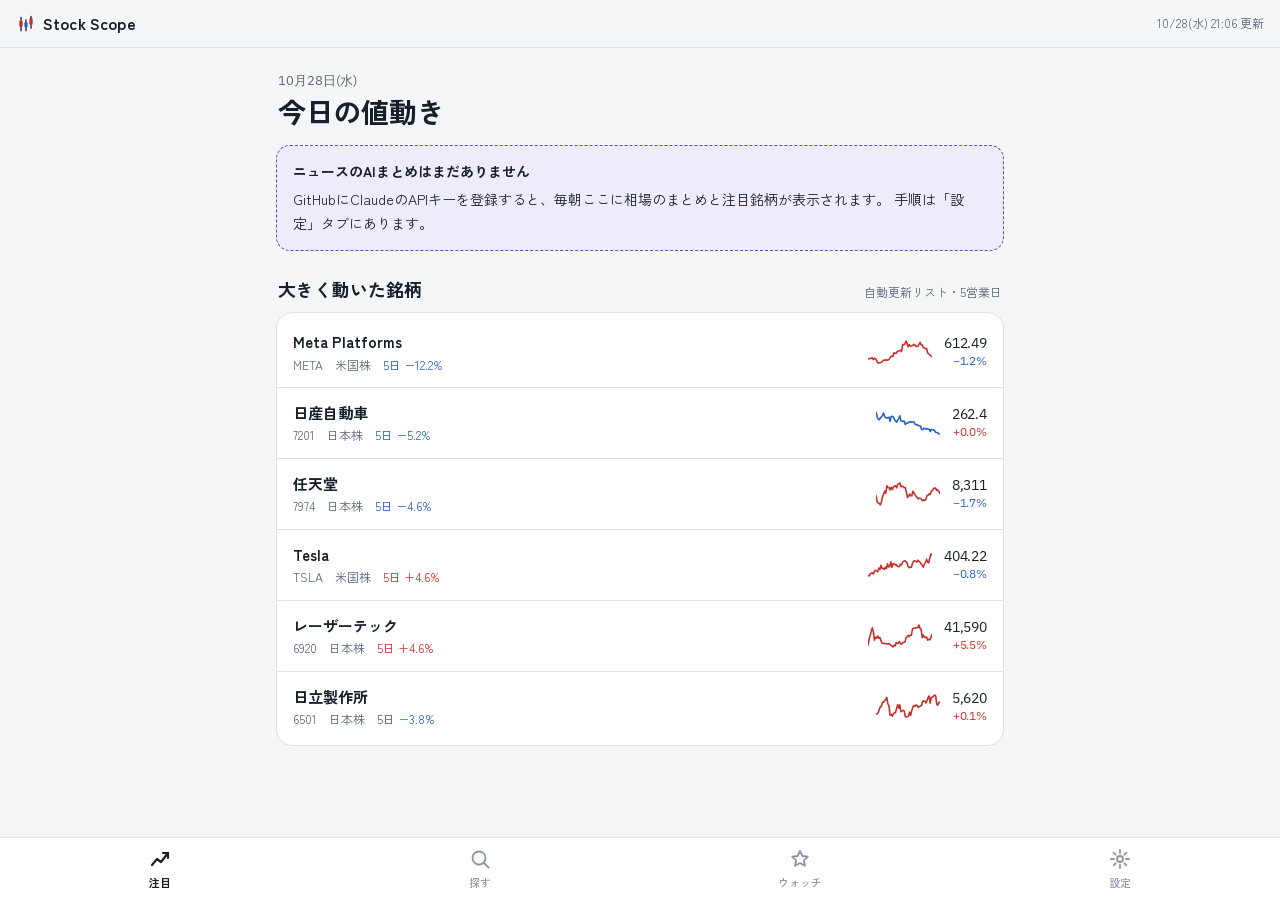
==== index.html @ 5c42c885 "Stock Scope v2: 全銘柄検索・毎朝自動更新チャート・AIニュースまとめ GitHub Actionsで銘柄一覧・株価・ニュース要約を毎朝自動更新（Cloudflare不要）。  Co-A" ====
<!doctype html>
<html lang="ja">
<head>
<meta charset="utf-8">
<meta name="viewport" content="width=device-width,initial-scale=1,viewport-fit=cover">
<title>Stock Scope</title>
<meta name="description" content="自分用の株の動向チェック：毎朝自動更新のチャートとニュースまとめ">
<meta name="theme-color" content="#F4F6F8" media="(prefers-color-scheme: light)">
<meta name="theme-color" content="#0F151C" media="(prefers-color-scheme: dark)">
<meta name="apple-mobile-web-app-capable" content="yes">
<meta name="apple-mobile-web-app-status-bar-style" content="default">
<meta name="apple-mobile-web-app-title" content="Stock Scope">
<link rel="manifest" href="./manifest.webmanifest">
<link rel="icon" href="./icon.svg" type="image/svg+xml">
<link rel="apple-touch-icon" href="./icon-192.png">
<link rel="preconnect" href="https://fonts.googleapis.com">
<link rel="preconnect" href="https://fonts.gstatic.com" crossorigin>
<link href="https://fonts.googleapis.com/css2?family=IBM+Plex+Sans:wght@400;500;600&family=Zen+Kaku+Gothic+New:wght@400;500;700&display=swap" rel="stylesheet">
<link rel="stylesheet" href="./style.css">
</head>
<body>
<header class="top">
  <div class="brand"><svg viewBox="0 0 24 24" aria-hidden="true"><path d="M6 4v16M12 7v13M18 3v14" /><rect x="4" y="8" width="4" height="7" rx="1"/><rect x="10" y="10" width="4" height="6" rx="1"/><rect x="16" y="5" width="4" height="8" rx="1"/></svg>Stock Scope</div>
  <div class="stamp" id="stamp">読み込み中</div>
</header>

<main>
  <section id="tab-today" class="tab is-active" aria-labelledby="t-today">
    <h1 id="t-today" class="sr">注目</h1>
    <div id="today"></div>
  </section>

  <section id="tab-search" class="tab" aria-labelledby="t-search">
    <h1 id="t-search" class="page-title">銘柄を探す</h1>
    <div class="searchbox">
      <svg viewBox="0 0 24 24" aria-hidden="true"><circle cx="11" cy="11" r="6.5"/><path d="m16 16 4.5 4.5"/></svg>
      <input id="q" type="search" inputmode="search" autocomplete="off" placeholder="会社名・コード（例：とよた、7203、NVDA）" aria-label="会社名または銘柄コード">
    </div>
    <p class="hint" id="searchHint">東証の全上場銘柄と米国の上場銘柄から探せます。ひらがなでも検索できます。</p>
    <ul id="results" class="list"></ul>
  </section>

  <section id="tab-watch" class="tab" aria-labelledby="t-watch">
    <h1 id="t-watch" class="page-title">ウォッチ</h1>
    <div id="watch"></div>
  </section>

  <section id="tab-settings" class="tab" aria-labelledby="t-settings">
    <h1 id="t-settings" class="page-title">設定</h1>
    <div id="settings"></div>
  </section>
</main>

<div id="detail" class="detail" role="dialog" aria-modal="true" aria-labelledby="d-name" hidden>
  <div class="detail-bar">
    <button class="back" id="back" aria-label="戻る"><svg viewBox="0 0 24 24" aria-hidden="true"><path d="m15 5-7 7 7 7"/></svg>戻る</button>
    <button class="star" id="star" aria-pressed="false">☆ ウォッチ</button>
  </div>
  <div id="detailBody"></div>
</div>

<nav class="tabs" aria-label="画面の切り替え">
  <button data-tab="today" class="is-active"><svg viewBox="0 0 24 24" aria-hidden="true"><path d="M4 18 9 12l4 3 7-9"/><path d="M15 6h5v5"/></svg>注目</button>
  <button data-tab="search"><svg viewBox="0 0 24 24" aria-hidden="true"><circle cx="11" cy="11" r="6.5"/><path d="m16 16 4.5 4.5"/></svg>探す</button>
  <button data-tab="watch"><svg viewBox="0 0 24 24" aria-hidden="true"><path d="m12 4 2.4 5 5.4.6-4 3.7 1.1 5.4L12 16l-4.9 2.7 1.1-5.4-4-3.7 5.4-.6z"/></svg>ウォッチ</button>
  <button data-tab="settings"><svg viewBox="0 0 24 24" aria-hidden="true"><circle cx="12" cy="12" r="3"/><path d="M12 3v3M12 18v3M3 12h3M18 12h3M5.6 5.6l2.1 2.1M16.3 16.3l2.1 2.1M5.6 18.4l2.1-2.1M16.3 7.7l2.1-2.1"/></svg>設定</button>
</nav>
<script src="./app.js"></script>
</body>
</html>
---- style.css ----
:root{
  --paper:#F4F6F8; --surface:#FFFFFF; --ink:#16202B; --sub:#5B6878; --faint:#8A96A3; --rule:#DCE2E8;
  --up:#C9302C; --up-bg:#FBE9E8; --down:#2A63B8; --down-bg:#E7EEF9; --flat:#6B7785;
  --ai:#5B4BC4; --ai-bg:#EEEBFB; --ma1:#D3921A; --ma2:#239485; --grid:#E6EAEF; --vol:#C5CDD6;
  --focus:#5B4BC4;
  --text:'Zen Kaku Gothic New','Hiragino Sans','Hiragino Kaku Gothic ProN',system-ui,sans-serif;
  --num:'IBM Plex Sans','Helvetica Neue',Arial,sans-serif;
  --tabh:62px;
  color-scheme:light;
}
@media (prefers-color-scheme:dark){:root:not([data-theme="light"]){
  --paper:#0F151C; --surface:#17202A; --ink:#E8EDF2; --sub:#9AA8B7; --faint:#6E7C8B; --rule:#26313D;
  --up:#FF6B66; --up-bg:#3A1F22; --down:#71A6FF; --down-bg:#1B2A40; --flat:#9AA8B7;
  --ai:#A99BFF; --ai-bg:#262144; --ma1:#E8B04A; --ma2:#3FC2AF; --grid:#222C37; --vol:#34414F; color-scheme:dark}}
:root[data-theme="dark"]{
  --paper:#0F151C; --surface:#17202A; --ink:#E8EDF2; --sub:#9AA8B7; --faint:#6E7C8B; --rule:#26313D;
  --up:#FF6B66; --up-bg:#3A1F22; --down:#71A6FF; --down-bg:#1B2A40; --flat:#9AA8B7;
  --ai:#A99BFF; --ai-bg:#262144; --ma1:#E8B04A; --ma2:#3FC2AF; --grid:#222C37; --vol:#34414F; color-scheme:dark}

*{box-sizing:border-box}
html{-webkit-text-size-adjust:100%}
body{margin:0;background:var(--paper);color:var(--ink);font:400 15px/1.7 var(--text);padding-bottom:calc(var(--tabh) + env(safe-area-inset-bottom) + 24px)}
button,input{font:inherit;color:inherit}
a{color:var(--down)}
:focus-visible{outline:2px solid var(--focus);outline-offset:2px;border-radius:6px}
.sr{position:absolute;width:1px;height:1px;overflow:hidden;clip:rect(0 0 0 0)}
.num{font-family:var(--num);font-variant-numeric:tabular-nums;letter-spacing:-.01em}
.up{color:var(--up)} .down{color:var(--down)} .flat{color:var(--flat)}
svg{stroke:currentColor;fill:none;stroke-width:1.8;stroke-linecap:round;stroke-linejoin:round}

/* header */
.top{position:sticky;top:0;z-index:5;display:flex;justify-content:space-between;align-items:center;gap:12px;
  padding:calc(env(safe-area-inset-top) + 10px) 16px 10px;background:color-mix(in srgb,var(--paper) 88%,transparent);
  backdrop-filter:saturate(1.4) blur(12px);-webkit-backdrop-filter:saturate(1.4) blur(12px);border-bottom:1px solid var(--rule)}
.brand{display:flex;align-items:center;gap:7px;font-weight:700;font-size:16px;letter-spacing:.01em}
.brand svg{width:20px;height:20px;stroke-width:1.6}
.brand svg rect{fill:var(--up);stroke:none}.brand svg rect:nth-of-type(2){fill:var(--down)}
.stamp{font-size:12px;color:var(--sub);text-align:right}

main{max-width:760px;margin:0 auto;padding:0 16px}
.tab{display:none}.tab.is-active{display:block}
.page-title{font-size:24px;line-height:1.3;margin:20px 0 14px;font-weight:700}
.hint{font-size:13px;color:var(--sub);margin:8px 2px}
h2{font-size:18px;line-height:1.4;margin:0 0 6px;font-weight:700}
h3{font-size:14px;margin:16px 0 6px;font-weight:700;color:var(--sub)}

/* grouped surfaces */
.group{background:var(--surface);border-radius:16px;padding:16px;margin:0 0 14px;border:1px solid var(--rule)}
.group.flush{padding:4px 0}
.section-head{display:flex;justify-content:space-between;align-items:baseline;gap:10px;margin:26px 2px 10px}
.section-head h2{margin:0}
.section-head p{margin:0;font-size:12px;color:var(--sub)}

/* morning digest */
.lead{margin:22px 2px 6px}
.lead .date{font-family:var(--num);font-size:13px;color:var(--sub)}
.lead h1{font-size:28px;line-height:1.25;margin:2px 0 0;font-weight:700;letter-spacing:-.01em}
.mkt-flag{display:inline-flex;align-items:center;gap:6px;font-size:13px;color:var(--sub);font-weight:500}
.mkt-title{font-size:20px;line-height:1.4;margin:4px 0 8px;font-weight:700}
.mkt-points{margin:8px 0 0;padding-left:1.1em}
.mkt-points li{margin:2px 0}
.quote{margin:8px 0;padding:8px 0 8px 12px;border-left:3px solid var(--ai)}
.quote b{font-weight:700}
.quote a{font-size:12px;white-space:nowrap}
.ai-mark{display:inline-flex;align-items:center;gap:4px;font-size:11px;font-weight:700;color:var(--ai);background:var(--ai-bg);padding:2px 8px;border-radius:999px;vertical-align:2px}
.notice{border:1px dashed var(--ai);background:var(--ai-bg);border-radius:14px;padding:14px 16px;margin:16px 0;font-size:14px}
.notice b{display:block;margin-bottom:4px}
.empty{color:var(--sub);font-size:14px;padding:12px 2px}

/* chips & sources */
.chips{display:flex;flex-wrap:wrap;gap:6px;margin:8px 0}
.chip{font-size:12px;line-height:1.4;padding:4px 10px;border-radius:999px;background:var(--paper);border:1px solid var(--rule)}
.chip.good{background:var(--up-bg);border-color:transparent;color:var(--up)}
.chip.bad{background:var(--down-bg);border-color:transparent;color:var(--down)}
.tone{font-size:12px;font-weight:700;padding:2px 9px;border-radius:999px;white-space:nowrap}
.tone.pos{background:var(--up-bg);color:var(--up)}.tone.neg{background:var(--down-bg);color:var(--down)}.tone.mix{background:var(--paper);color:var(--sub);border:1px solid var(--rule)}
details.src{margin-top:8px}
details.src summary{cursor:pointer;font-size:13px;color:var(--sub);list-style:none}
details.src summary::-webkit-details-marker{display:none}
details.src summary::before{content:'＋ '}
details.src[open] summary::before{content:'－ '}
details.src ol{margin:6px 0 0;padding-left:1.4em;font-size:13px}
details.src li{margin:6px 0}
details.src small{display:block;color:var(--faint)}

/* featured cards: horizontal rail on phones */
.rail{display:grid;grid-auto-flow:column;grid-auto-columns:86%;gap:12px;overflow-x:auto;scroll-snap-type:x mandatory;
  margin:0 -16px;padding:2px 16px 12px;scrollbar-width:none}
.rail::-webkit-scrollbar{display:none}
@media(min-width:700px){.rail{grid-auto-flow:row;grid-template-columns:1fr 1fr;grid-auto-columns:auto;overflow:visible;margin:0;padding:0}}
.feat{scroll-snap-align:start;background:var(--surface);border:1px solid var(--rule);border-radius:16px;padding:14px;display:flex;flex-direction:column;min-width:0}
.feat-head{display:flex;justify-content:space-between;gap:8px;align-items:flex-start}
.feat-name{font-weight:700;font-size:16px;line-height:1.35;background:none;border:0;padding:0;text-align:left;cursor:pointer}
.code{font-family:var(--num);font-size:12px;color:var(--sub);font-weight:500;margin-left:4px}
.theme{font-size:13px;font-weight:700;color:var(--ai);margin:2px 0 0}
.feat p{font-size:14px;margin:6px 0}
.figs{display:flex;gap:12px;flex-wrap:wrap;font-size:13px;color:var(--sub)}
.figs b{font-weight:600}
.feat .grow{flex:1}

/* list rows */
.list{list-style:none;margin:0;padding:0}
.row{display:grid;grid-template-columns:1fr auto auto;align-items:center;gap:12px;padding:12px 16px;border-bottom:1px solid var(--rule);
  background:none;border-left:0;border-right:0;border-top:0;width:100%;text-align:left;cursor:pointer}
.list li:last-child .row{border-bottom:0}
.row .nm{min-width:0}
.row .nm b{display:block;font-weight:700;white-space:nowrap;overflow:hidden;text-overflow:ellipsis}
.row .nm small{display:block;color:var(--sub);font-size:12px;white-space:nowrap;overflow:hidden;text-overflow:ellipsis}
.row .px{text-align:right;font-size:14px;line-height:1.35}
.row .px small{display:block;font-size:12px}
.spark{width:64px;height:28px}
.badge{font-size:11px;padding:1px 7px;border-radius:999px;background:var(--paper);border:1px solid var(--rule);color:var(--sub);margin-left:6px;font-weight:500}
.badge.live{color:var(--up);border-color:var(--up-bg);background:var(--up-bg)}
.results-empty{padding:16px;color:var(--sub);font-size:14px}
.searchbox{display:flex;align-items:center;gap:8px;background:var(--surface);border:1px solid var(--rule);border-radius:14px;padding:0 14px}
.searchbox svg{width:20px;height:20px;color:var(--faint);flex:none}
.searchbox input{border:0;background:none;outline:none;width:100%;padding:14px 0;font-size:17px}
#results{margin-top:12px;background:var(--surface);border-radius:16px;border:1px solid var(--rule);overflow:hidden}
#results:empty{display:none}

/* buttons */
.btn{display:inline-flex;align-items:center;justify-content:center;gap:6px;min-height:44px;padding:0 16px;border-radius:12px;border:1px solid var(--rule);
  background:var(--surface);font-weight:700;font-size:14px;text-decoration:none;color:var(--ink);cursor:pointer}
.btn.primary{background:var(--ink);color:var(--paper);border-color:var(--ink)}
.btns{display:flex;flex-wrap:wrap;gap:8px;margin-top:12px}

/* detail sheet */
.detail{position:fixed;inset:0;z-index:20;background:var(--paper);overflow-y:auto;-webkit-overflow-scrolling:touch;
  padding-bottom:calc(env(safe-area-inset-bottom) + 30px)}
.detail[hidden]{display:none}
.detail.opening{animation:sheet .22s ease-out}
@keyframes sheet{from{transform:translateY(16px);opacity:.4}to{transform:none;opacity:1}}
@media (prefers-reduced-motion:reduce){.detail.opening{animation:none}}
.detail-bar{position:sticky;top:0;z-index:2;display:flex;justify-content:space-between;align-items:center;
  padding:calc(env(safe-area-inset-top) + 6px) 8px 6px;background:color-mix(in srgb,var(--paper) 90%,transparent);
  backdrop-filter:blur(12px);-webkit-backdrop-filter:blur(12px);border-bottom:1px solid var(--rule)}
.back,.star{display:flex;align-items:center;gap:2px;background:none;border:0;min-height:44px;padding:0 10px;font-weight:700;cursor:pointer}
.back svg{width:22px;height:22px}
.star[aria-pressed="true"]{color:var(--ma1)}
.d-wrap{max-width:760px;margin:0 auto;padding:0 16px}
.d-name{font-size:20px;line-height:1.35;margin:16px 0 0;font-weight:700}
.d-meta{font-size:12px;color:var(--sub)}
.board{display:flex;align-items:baseline;flex-wrap:wrap;gap:4px 12px;margin:10px 0 2px}
.board .price{font-family:var(--num);font-size:44px;font-weight:500;line-height:1;letter-spacing:-.02em;font-variant-numeric:tabular-nums}
.board .unit{font-size:14px;color:var(--sub);margin-left:-6px}
.board .chg{font-family:var(--num);font-size:16px;font-weight:600;padding:3px 10px;border-radius:8px}
.board .chg.up{background:var(--up-bg)}.board .chg.down{background:var(--down-bg)}
.asof{font-size:12px;color:var(--faint)}
.ranges{display:flex;gap:4px;margin:16px 0 4px;background:var(--surface);border:1px solid var(--rule);border-radius:12px;padding:3px}
.ranges button{flex:1;border:0;background:none;border-radius:9px;min-height:34px;font-family:var(--num);font-size:13px;font-weight:600;color:var(--sub);cursor:pointer}
.ranges button[aria-pressed="true"]{background:var(--ink);color:var(--paper)}
.readout{font-family:var(--num);font-size:12px;color:var(--sub);min-height:20px;margin:6px 2px 0;font-variant-numeric:tabular-nums}
.chartbox{margin:0 -16px;position:relative;touch-action:pan-y}
.chartbox svg{display:block;width:100%;height:auto}
.legend{display:flex;gap:14px;font-size:12px;color:var(--sub);margin:4px 2px 0}
.legend i{display:inline-block;width:14px;height:2px;vertical-align:4px;margin-right:4px}
.stats{display:grid;grid-template-columns:repeat(2,1fr);gap:0;margin:0}
@media(min-width:560px){.stats{grid-template-columns:repeat(4,1fr)}}
.stats div{padding:10px 2px;border-bottom:1px solid var(--rule)}
.stats dt{font-size:12px;color:var(--sub)}
.stats dd{margin:0;font-family:var(--num);font-size:16px;font-weight:500;font-variant-numeric:tabular-nums}
.tv{height:380px;margin:12px -16px 0}
.field{display:grid;grid-template-columns:1fr 1fr;gap:10px}
.field label{font-size:12px;color:var(--sub);display:block}
.field input,.input{width:100%;min-height:44px;border:1px solid var(--rule);border-radius:10px;background:var(--surface);padding:0 12px;font-size:16px}

/* bottom tabs */
.tabs{position:fixed;left:0;right:0;bottom:0;z-index:10;display:grid;grid-template-columns:repeat(4,1fr);
  background:color-mix(in srgb,var(--surface) 92%,transparent);backdrop-filter:blur(14px);-webkit-backdrop-filter:blur(14px);
  border-top:1px solid var(--rule);padding-bottom:env(safe-area-inset-bottom)}
.tabs button{display:flex;flex-direction:column;align-items:center;gap:2px;height:var(--tabh);justify-content:center;border:0;background:none;
  font-size:11px;font-weight:500;color:var(--faint);cursor:pointer}
.tabs svg{width:24px;height:24px}
.tabs button.is-active{color:var(--ink);font-weight:700}
.tabs button.is-active svg{stroke-width:2.2}
.foot{font-size:12px;color:var(--faint);margin:24px 2px}
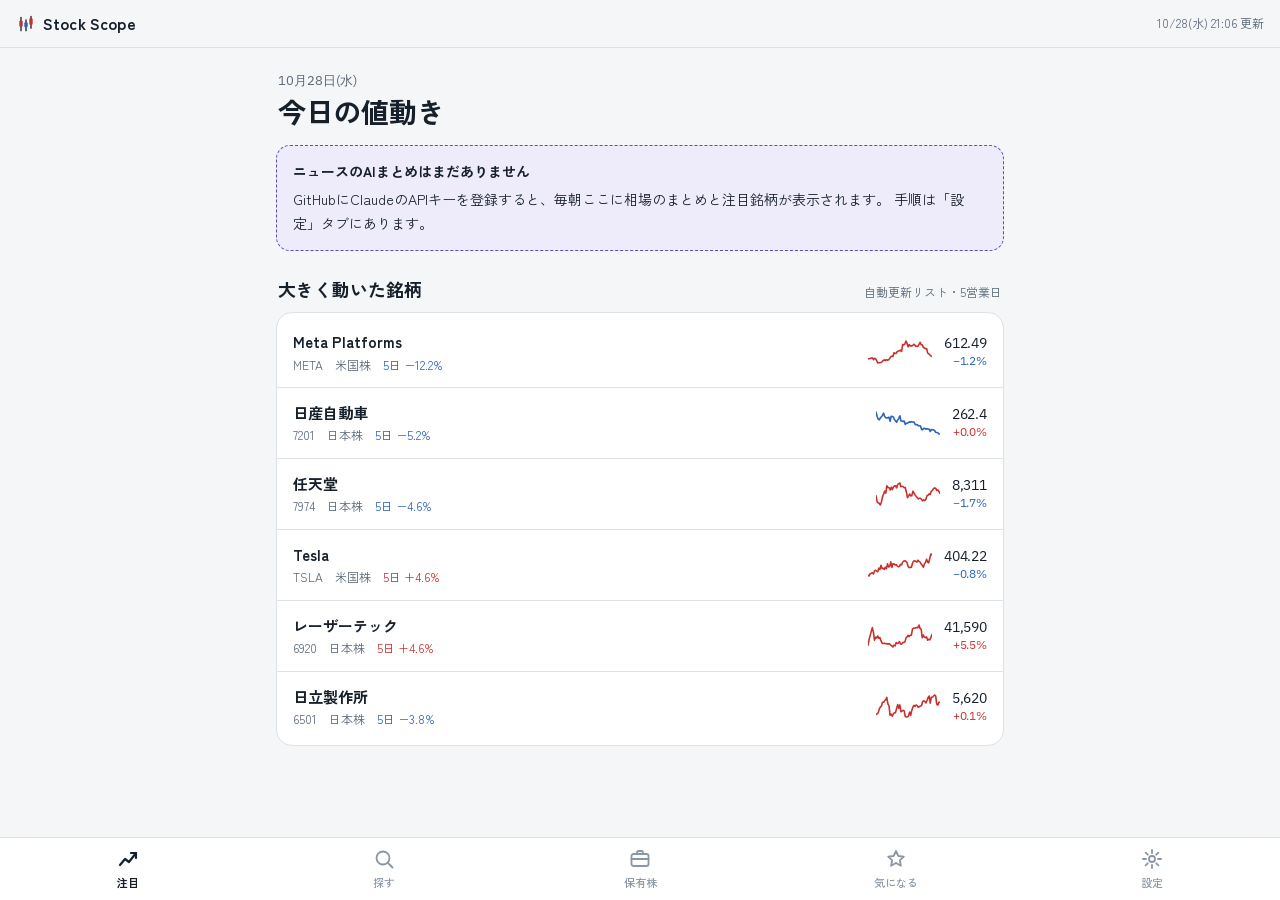
==== commit b8242ab7: "保有株タブと「気になる」テーマ分析を追加 - 保有株：銘柄検索から登録、口座、円換算の評価額・損益・前日比 - 気になる：自由入力のテーマを毎朝WEB検索で分析（現在の動向・見通し・関連銘柄・おすすめ" ====
--- a/index.html
+++ b/index.html
@@ -40,9 +40,14 @@
     <ul id="results" class="list"></ul>
   </section>
 
-  <section id="tab-watch" class="tab" aria-labelledby="t-watch">
-    <h1 id="t-watch" class="page-title">ウォッチ</h1>
-    <div id="watch"></div>
+  <section id="tab-hold" class="tab" aria-labelledby="t-hold">
+    <h1 id="t-hold" class="page-title">保有株</h1>
+    <div id="hold"></div>
+  </section>
+
+  <section id="tab-interest" class="tab" aria-labelledby="t-interest">
+    <h1 id="t-interest" class="page-title">気になる</h1>
+    <div id="interest"></div>
   </section>
 
   <section id="tab-settings" class="tab" aria-labelledby="t-settings">
@@ -62,7 +67,8 @@
 <nav class="tabs" aria-label="画面の切り替え">
   <button data-tab="today" class="is-active"><svg viewBox="0 0 24 24" aria-hidden="true"><path d="M4 18 9 12l4 3 7-9"/><path d="M15 6h5v5"/></svg>注目</button>
   <button data-tab="search"><svg viewBox="0 0 24 24" aria-hidden="true"><circle cx="11" cy="11" r="6.5"/><path d="m16 16 4.5 4.5"/></svg>探す</button>
-  <button data-tab="watch"><svg viewBox="0 0 24 24" aria-hidden="true"><path d="m12 4 2.4 5 5.4.6-4 3.7 1.1 5.4L12 16l-4.9 2.7 1.1-5.4-4-3.7 5.4-.6z"/></svg>ウォッチ</button>
+  <button data-tab="hold"><svg viewBox="0 0 24 24" aria-hidden="true"><rect x="3.5" y="7" width="17" height="12" rx="2"/><path d="M9 7V5.5A1.5 1.5 0 0 1 10.5 4h3A1.5 1.5 0 0 1 15 5.5V7M3.5 12h17"/></svg>保有株</button>
+  <button data-tab="interest"><svg viewBox="0 0 24 24" aria-hidden="true"><path d="m12 4 2.4 5 5.4.6-4 3.7 1.1 5.4L12 16l-4.9 2.7 1.1-5.4-4-3.7 5.4-.6z"/></svg>気になる</button>
   <button data-tab="settings"><svg viewBox="0 0 24 24" aria-hidden="true"><circle cx="12" cy="12" r="3"/><path d="M12 3v3M12 18v3M3 12h3M18 12h3M5.6 5.6l2.1 2.1M16.3 16.3l2.1 2.1M5.6 18.4l2.1-2.1M16.3 7.7l2.1-2.1"/></svg>設定</button>
 </nav>
 <script src="./app.js"></script>
--- a/style.css
+++ b/style.css
@@ -165,7 +165,7 @@
 .field input,.input{width:100%;min-height:44px;border:1px solid var(--rule);border-radius:10px;background:var(--surface);padding:0 12px;font-size:16px}
 
 /* bottom tabs */
-.tabs{position:fixed;left:0;right:0;bottom:0;z-index:10;display:grid;grid-template-columns:repeat(4,1fr);
+.tabs{position:fixed;left:0;right:0;bottom:0;z-index:10;display:grid;grid-template-columns:repeat(5,1fr);
   background:color-mix(in srgb,var(--surface) 92%,transparent);backdrop-filter:blur(14px);-webkit-backdrop-filter:blur(14px);
   border-top:1px solid var(--rule);padding-bottom:env(safe-area-inset-bottom)}
 .tabs button{display:flex;flex-direction:column;align-items:center;gap:2px;height:var(--tabh);justify-content:center;border:0;background:none;
@@ -174,3 +174,26 @@
 .tabs button.is-active{color:var(--ink);font-weight:700}
 .tabs button.is-active svg{stroke-width:2.2}
 .foot{font-size:12px;color:var(--faint);margin:24px 2px}
+
+/* holdings & interests */
+.hold-sum .board{margin-top:4px}
+.hold-sum .figs{font-size:14px;color:var(--ink)}
+.pick-list{margin-top:8px;background:var(--surface);border-radius:16px;border:1px solid var(--rule);overflow:hidden}
+.pick-list:empty{display:none}
+.pick-list .px{color:var(--ai);font-weight:700}
+.lbl{font-size:12px;color:var(--sub);display:block;margin-top:10px}
+select.input{appearance:none;-webkit-appearance:none;background-image:linear-gradient(45deg,transparent 50%,var(--sub) 50%),linear-gradient(135deg,var(--sub) 50%,transparent 50%);background-position:calc(100% - 18px) 50%,calc(100% - 12px) 50%;background-size:6px 6px;background-repeat:no-repeat;padding-right:30px}
+.addrow{display:flex;gap:8px;margin:12px 0 18px}
+.addrow .input{flex:1}
+.btn.small{min-height:34px;padding:0 12px;font-size:12px;font-weight:500;color:var(--sub)}
+.topic h2{margin:0}
+.topic .feat-head{align-items:flex-start}
+.rating{display:flex;justify-content:space-between;align-items:center;gap:10px;margin:14px 0 2px;padding:12px 14px;border-radius:12px;background:var(--paper)}
+.rating .d-meta{display:block}
+.stars{font-size:22px;letter-spacing:2px;color:var(--ma1);line-height:1.2}
+.stars span{color:var(--rule)}
+.topic .list{margin:0 -16px}
+.topic .list .row{padding-left:16px;padding-right:16px}
+details.more summary{cursor:pointer;padding:14px 16px;font-weight:700;list-style:none}
+details.more summary::-webkit-details-marker{display:none}
+details.more[open] summary{border-bottom:1px solid var(--rule)}
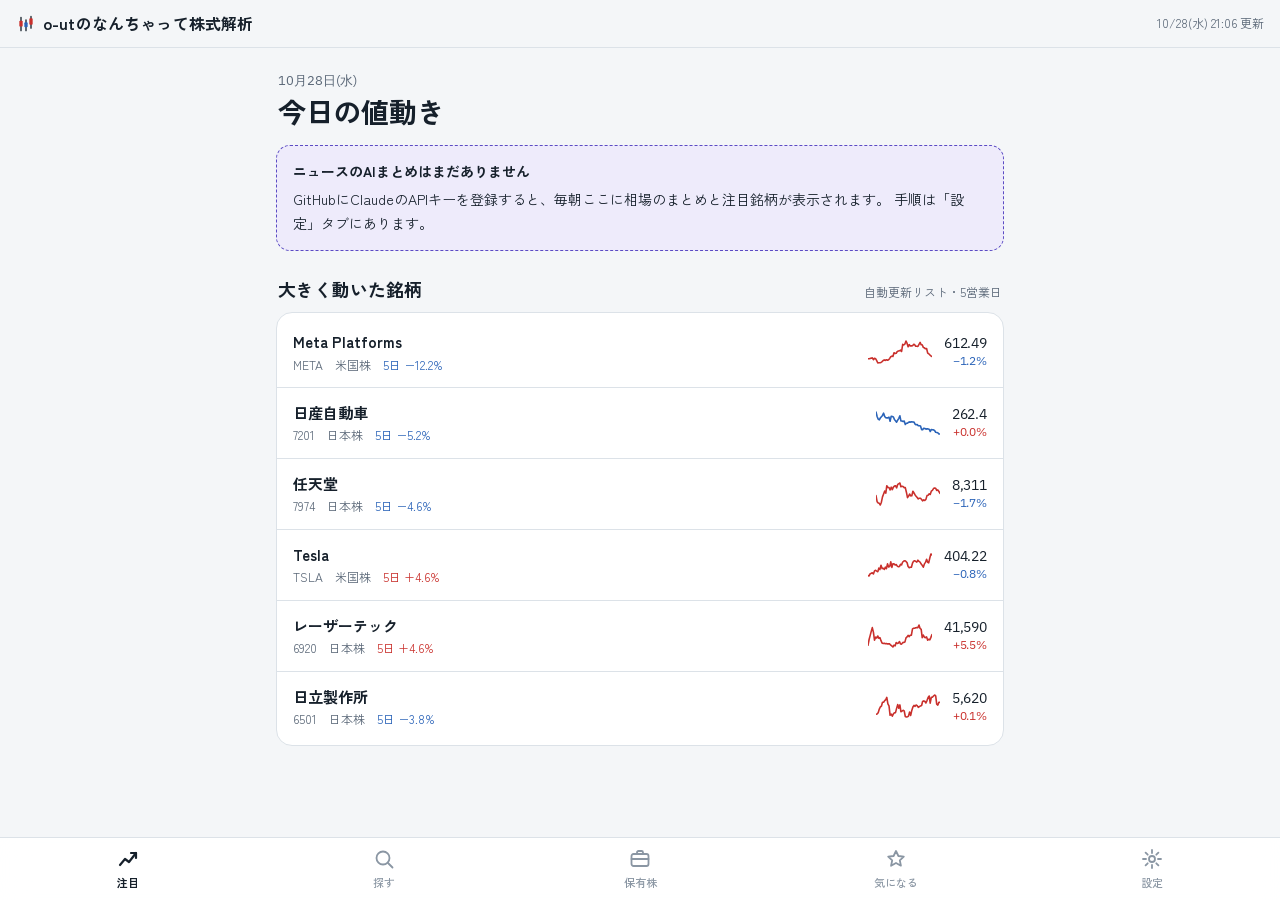
==== commit 0818618d: "タイトルを「o-utのなんちゃって株式解析」に変更 Co-Authored-By: Claude Opus 5.5 <noreply@anthropic.com> Claude-Session: ht" ====
--- a/index.html
+++ b/index.html
@@ -3,13 +3,13 @@
 <head>
 <meta charset="utf-8">
 <meta name="viewport" content="width=device-width,initial-scale=1,viewport-fit=cover">
-<title>Stock Scope</title>
+<title>o-utのなんちゃって株式解析</title>
 <meta name="description" content="自分用の株の動向チェック：毎朝自動更新のチャートとニュースまとめ">
 <meta name="theme-color" content="#F4F6F8" media="(prefers-color-scheme: light)">
 <meta name="theme-color" content="#0F151C" media="(prefers-color-scheme: dark)">
 <meta name="apple-mobile-web-app-capable" content="yes">
 <meta name="apple-mobile-web-app-status-bar-style" content="default">
-<meta name="apple-mobile-web-app-title" content="Stock Scope">
+<meta name="apple-mobile-web-app-title" content="o-utのなんちゃって株式解析">
 <link rel="manifest" href="./manifest.webmanifest">
 <link rel="icon" href="./icon.svg" type="image/svg+xml">
 <link rel="apple-touch-icon" href="./icon-192.png">
@@ -20,7 +20,7 @@
 </head>
 <body>
 <header class="top">
-  <div class="brand"><svg viewBox="0 0 24 24" aria-hidden="true"><path d="M6 4v16M12 7v13M18 3v14" /><rect x="4" y="8" width="4" height="7" rx="1"/><rect x="10" y="10" width="4" height="6" rx="1"/><rect x="16" y="5" width="4" height="8" rx="1"/></svg>Stock Scope</div>
+  <div class="brand"><svg viewBox="0 0 24 24" aria-hidden="true"><path d="M6 4v16M12 7v13M18 3v14" /><rect x="4" y="8" width="4" height="7" rx="1"/><rect x="10" y="10" width="4" height="6" rx="1"/><rect x="16" y="5" width="4" height="8" rx="1"/></svg>o-utのなんちゃって株式解析</div>
   <div class="stamp" id="stamp">読み込み中</div>
 </header>
 
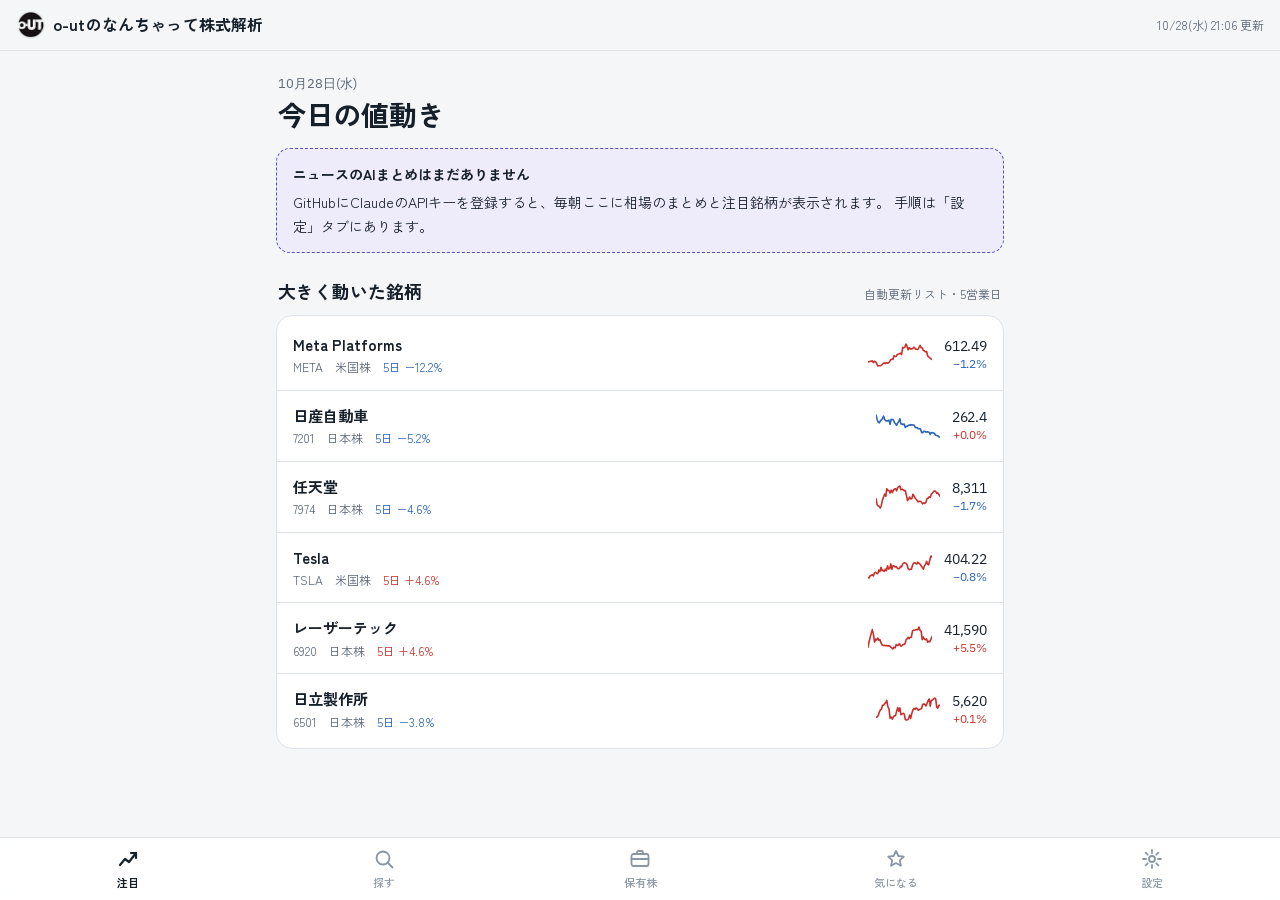
==== commit 0b1c1526: "O-UTロゴをタイトル横のマークとアプリアイコンに使用 Co-Authored-By: Claude Opus 5.5 <noreply@anthropic.com> Claude-Session: " ====
--- a/index.html
+++ b/index.html
@@ -11,8 +11,8 @@
 <meta name="apple-mobile-web-app-status-bar-style" content="default">
 <meta name="apple-mobile-web-app-title" content="o-utのなんちゃって株式解析">
 <link rel="manifest" href="./manifest.webmanifest">
-<link rel="icon" href="./icon.svg" type="image/svg+xml">
-<link rel="apple-touch-icon" href="./icon-192.png">
+<link rel="icon" href="./logo-mark.png" type="image/png">
+<link rel="apple-touch-icon" href="./apple-touch-icon.png">
 <link rel="preconnect" href="https://fonts.googleapis.com">
 <link rel="preconnect" href="https://fonts.gstatic.com" crossorigin>
 <link href="https://fonts.googleapis.com/css2?family=IBM+Plex+Sans:wght@400;500;600&family=Zen+Kaku+Gothic+New:wght@400;500;700&display=swap" rel="stylesheet">
@@ -20,7 +20,7 @@
 </head>
 <body>
 <header class="top">
-  <div class="brand"><svg viewBox="0 0 24 24" aria-hidden="true"><path d="M6 4v16M12 7v13M18 3v14" /><rect x="4" y="8" width="4" height="7" rx="1"/><rect x="10" y="10" width="4" height="6" rx="1"/><rect x="16" y="5" width="4" height="8" rx="1"/></svg>o-utのなんちゃって株式解析</div>
+  <div class="brand"><img src="./logo-mark.png" alt="" width="30" height="30">o-utのなんちゃって株式解析</div>
   <div class="stamp" id="stamp">読み込み中</div>
 </header>
 
--- a/style.css
+++ b/style.css
@@ -33,8 +33,7 @@
   padding:calc(env(safe-area-inset-top) + 10px) 16px 10px;background:color-mix(in srgb,var(--paper) 88%,transparent);
   backdrop-filter:saturate(1.4) blur(12px);-webkit-backdrop-filter:saturate(1.4) blur(12px);border-bottom:1px solid var(--rule)}
 .brand{display:flex;align-items:center;gap:7px;font-weight:700;font-size:16px;letter-spacing:.01em}
-.brand svg{width:20px;height:20px;stroke-width:1.6}
-.brand svg rect{fill:var(--up);stroke:none}.brand svg rect:nth-of-type(2){fill:var(--down)}
+.brand img{width:30px;height:30px;display:block}
 .stamp{font-size:12px;color:var(--sub);text-align:right}
 
 main{max-width:760px;margin:0 auto;padding:0 16px}
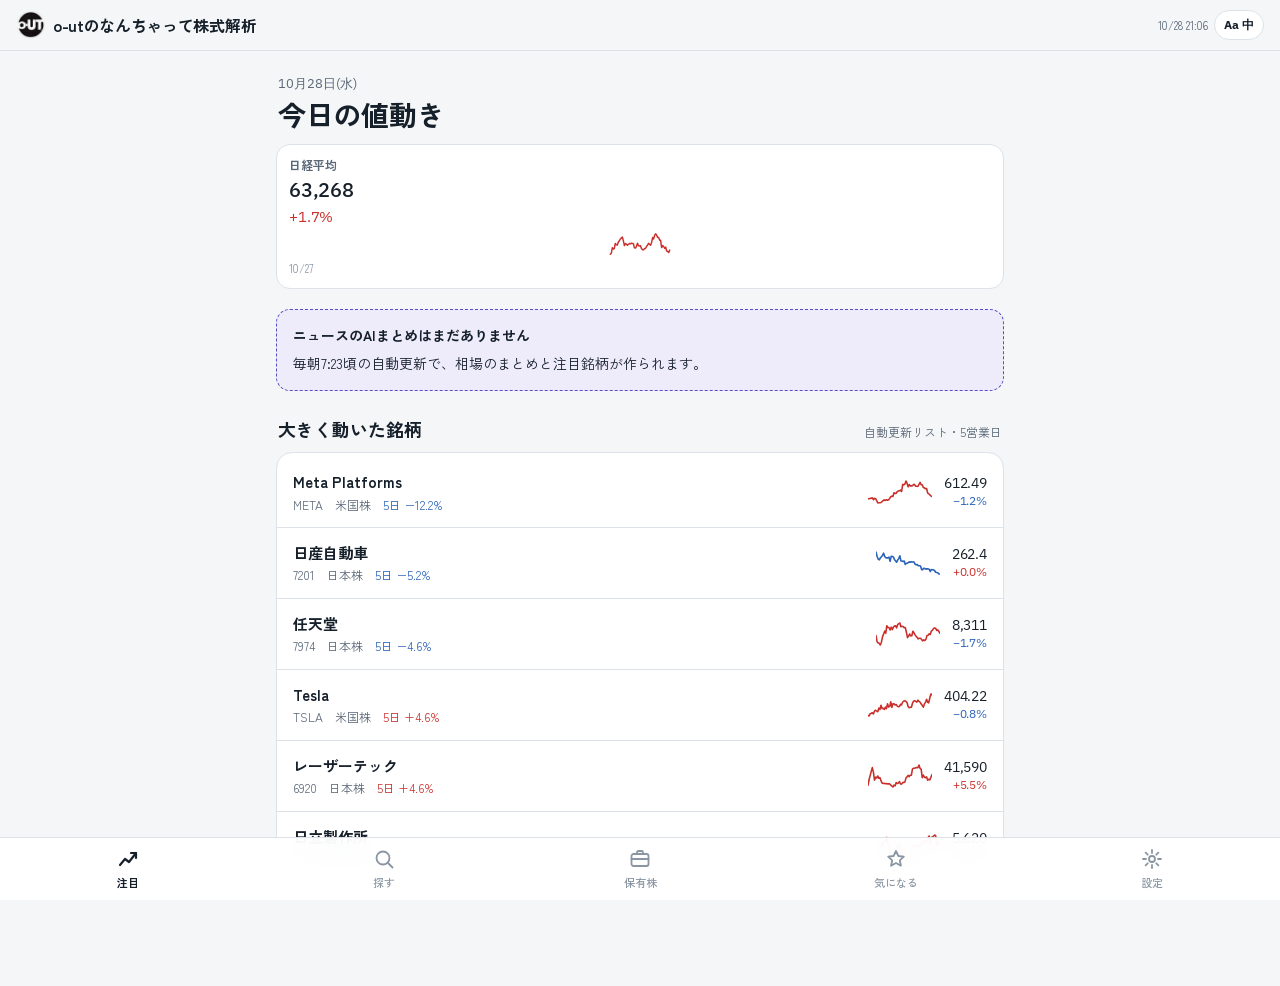
==== commit 2f55c246: "文字の大きさ（大・中・小）をポップアップで切り替え、タイトルを1行に収める Co-Authored-By: Claude Opus 5.5 <noreply@anthropic.com> Claude" ====
--- a/index.html
+++ b/index.html
@@ -20,8 +20,8 @@
 </head>
 <body>
 <header class="top">
-  <div class="brand"><img src="./logo-mark.png" alt="" width="30" height="30">o-utのなんちゃって株式解析</div>
-  <div class="stamp" id="stamp">読み込み中</div>
+  <div class="brand"><img src="./logo-mark.png" alt="" width="30" height="30"><span>o-utのなんちゃって株式解析</span></div>
+  <div class="top-right"><div class="stamp" id="stamp">読み込み中</div><button class="font-btn" id="fontBtn" data-fontpick="1" aria-label="文字の大きさを変える">Aa 中</button></div>
 </header>
 
 <main>
@@ -34,9 +34,9 @@
     <h1 id="t-search" class="page-title">銘柄を探す</h1>
     <div class="searchbox">
       <svg viewBox="0 0 24 24" aria-hidden="true"><circle cx="11" cy="11" r="6.5"/><path d="m16 16 4.5 4.5"/></svg>
-      <input id="q" type="search" inputmode="search" autocomplete="off" placeholder="会社名・コード（例：とよた、7203、NVDA）" aria-label="会社名または銘柄コード">
+      <input id="q" type="search" inputmode="search" autocomplete="off" placeholder="会社名・読み・コード（例：みつびし、トヨタ、apple、7203）" aria-label="会社名または銘柄コード">
     </div>
-    <p class="hint" id="searchHint">東証の全上場銘柄と米国の上場銘柄から探せます。ひらがなでも検索できます。</p>
+    <p class="hint" id="searchHint">東証と米国の全上場銘柄から探せます。ひらがな・カタカナ・漢字・ローマ字・英字・コードのどれでも、打つたびに候補を予測します。</p>
     <ul id="results" class="list"></ul>
   </section>
 
@@ -59,7 +59,7 @@
 <div id="detail" class="detail" role="dialog" aria-modal="true" aria-labelledby="d-name" hidden>
   <div class="detail-bar">
     <button class="back" id="back" aria-label="戻る"><svg viewBox="0 0 24 24" aria-hidden="true"><path d="m15 5-7 7 7 7"/></svg>戻る</button>
-    <button class="star" id="star" aria-pressed="false">☆ ウォッチ</button>
+    <button class="star" id="star" aria-pressed="false">☆ 気になる</button>
   </div>
   <div id="detailBody"></div>
 </div>
@@ -71,6 +71,7 @@
   <button data-tab="interest"><svg viewBox="0 0 24 24" aria-hidden="true"><path d="m12 4 2.4 5 5.4.6-4 3.7 1.1 5.4L12 16l-4.9 2.7 1.1-5.4-4-3.7 5.4-.6z"/></svg>気になる</button>
   <button data-tab="settings"><svg viewBox="0 0 24 24" aria-hidden="true"><circle cx="12" cy="12" r="3"/><path d="M12 3v3M12 18v3M3 12h3M18 12h3M5.6 5.6l2.1 2.1M16.3 16.3l2.1 2.1M5.6 18.4l2.1-2.1M16.3 7.7l2.1-2.1"/></svg>設定</button>
 </nav>
+<script src="./search.js"></script>
 <script src="./app.js"></script>
 </body>
 </html>
--- a/style.css
+++ b/style.css
@@ -29,12 +29,15 @@
 svg{stroke:currentColor;fill:none;stroke-width:1.8;stroke-linecap:round;stroke-linejoin:round}
 
 /* header */
-.top{position:sticky;top:0;z-index:5;display:flex;justify-content:space-between;align-items:center;gap:12px;
+.top{position:sticky;top:0;z-index:5;display:flex;justify-content:space-between;align-items:center;gap:8px;
   padding:calc(env(safe-area-inset-top) + 10px) 16px 10px;background:color-mix(in srgb,var(--paper) 88%,transparent);
   backdrop-filter:saturate(1.4) blur(12px);-webkit-backdrop-filter:saturate(1.4) blur(12px);border-bottom:1px solid var(--rule)}
-.brand{display:flex;align-items:center;gap:7px;font-weight:700;font-size:16px;letter-spacing:.01em}
-.brand img{width:30px;height:30px;display:block}
-.stamp{font-size:12px;color:var(--sub);text-align:right}
+.brand{display:flex;align-items:center;gap:7px;font-weight:700;font-size:clamp(12px,3.6vw,16px);letter-spacing:-.02em;min-width:0;white-space:nowrap}
+.brand span,.brand{overflow:hidden;text-overflow:ellipsis}
+.brand img{width:30px;height:30px;display:block;flex:none}
+.top-right{display:flex;align-items:center;gap:6px;flex:none}
+.stamp{font-size:11px;color:var(--sub);text-align:right;white-space:nowrap}
+.font-btn{border:1px solid var(--rule);background:var(--surface);border-radius:999px;font-size:12px;font-weight:700;padding:4px 9px;font-family:var(--num);white-space:nowrap;cursor:pointer}
 
 main{max-width:760px;margin:0 auto;padding:0 16px}
 .tab{display:none}.tab.is-active{display:block}
@@ -196,3 +199,58 @@
 details.more summary{cursor:pointer;padding:14px 16px;font-weight:700;list-style:none}
 details.more summary::-webkit-details-marker{display:none}
 details.more[open] summary{border-bottom:1px solid var(--rule)}
+
+/* events timeline */
+.evlist{list-style:none;margin:0;padding:0}
+.ev{display:grid;grid-template-columns:48px 1fr;gap:10px;padding:10px 0;border-bottom:1px solid var(--rule);font-size:14px;line-height:1.6}
+.ev:last-child{border-bottom:0}
+.ev-date{color:var(--sub);font-size:13px;padding-top:1px}
+.ev-name{display:block;background:none;border:0;padding:0;font-weight:700;cursor:pointer;text-align:left}
+.ev-type{display:inline-block;font-size:12px;font-weight:700;color:var(--ai);background:var(--ai-bg);border-radius:999px;padding:0 8px;margin-right:6px}
+.ev a,.ev small{font-size:12px;color:var(--sub)}
+
+details.explain{margin:8px 0 0}
+details.explain summary{cursor:pointer;font-size:14px;font-weight:700;color:var(--ai);list-style:none;padding:6px 0}
+details.explain summary::-webkit-details-marker{display:none}
+details.explain summary::after{content:' ＋'}
+details.explain[open] summary::after{content:' －'}
+.hold-card h3{margin-top:14px}
+.hold-card .evlist .ev{padding:6px 0}
+
+#toast{position:fixed;left:50%;bottom:calc(var(--tabh) + env(safe-area-inset-bottom) + 14px);transform:translate(-50%,20px);opacity:0;z-index:30;
+  max-width:min(92vw,520px);background:var(--ink);color:var(--paper);padding:10px 16px;border-radius:12px;font-size:14px;transition:.25s;pointer-events:none}
+#toast.show{opacity:1;transform:translate(-50%,0)}
+@media (prefers-reduced-motion:reduce){#toast{transition:none}}
+
+/* chooser popup */
+.sheet-wrap{position:fixed;inset:0;z-index:40;background:rgba(0,0,0,.45);display:flex;align-items:flex-end;justify-content:center}
+.sheet-wrap[hidden]{display:none}
+.sheet{width:100%;max-width:560px;background:var(--surface);border-radius:20px 20px 0 0;padding:10px 18px calc(env(safe-area-inset-bottom) + 18px);
+  transform:translateY(24px);opacity:.6;transition:transform .2s ease-out,opacity .2s ease-out;max-height:88vh;overflow-y:auto}
+.sheet-wrap.open .sheet{transform:none;opacity:1}
+@media (prefers-reduced-motion:reduce){.sheet{transition:none}}
+.sheet-grip{width:40px;height:5px;border-radius:3px;background:var(--rule);margin:0 auto 12px}
+.sheet h2{margin:0}
+.sheet-actions{display:grid;gap:8px;margin:14px 0 6px}
+.sheet-actions .btn{width:100%}
+
+.rel-group{margin-bottom:12px}
+.rel-head{margin:0;padding:12px 16px 4px;font-size:13px;font-weight:700;color:var(--sub)}
+.rel-group .row .nm small{white-space:normal}
+
+/* market indices */
+.idx-row{display:grid;grid-auto-flow:column;grid-auto-columns:minmax(132px,1fr);gap:8px;overflow-x:auto;margin:12px -16px 16px;padding:0 16px 4px;scrollbar-width:none}
+.idx-row::-webkit-scrollbar{display:none}
+.idx{display:grid;gap:2px;text-align:left;background:var(--surface);border:1px solid var(--rule);border-radius:14px;padding:10px 12px;cursor:pointer}
+.idx-name{font-size:12px;color:var(--sub);font-weight:700}
+.idx b{font-size:20px;font-weight:500;line-height:1.2}
+.idx .spark{width:100%;height:26px}
+.idx-date{font-size:11px;color:var(--faint)}
+
+/* text size (small / medium / large) */
+:root[data-font="s"] main,:root[data-font="s"] .d-wrap,:root[data-font="s"] .sheet{zoom:.9}
+:root[data-font="l"] main,:root[data-font="l"] .d-wrap,:root[data-font="l"] .sheet{zoom:1.18}
+
+
+.section-head{flex-wrap:wrap;row-gap:2px}
+@media (max-width:370px){.stamp{display:none}}
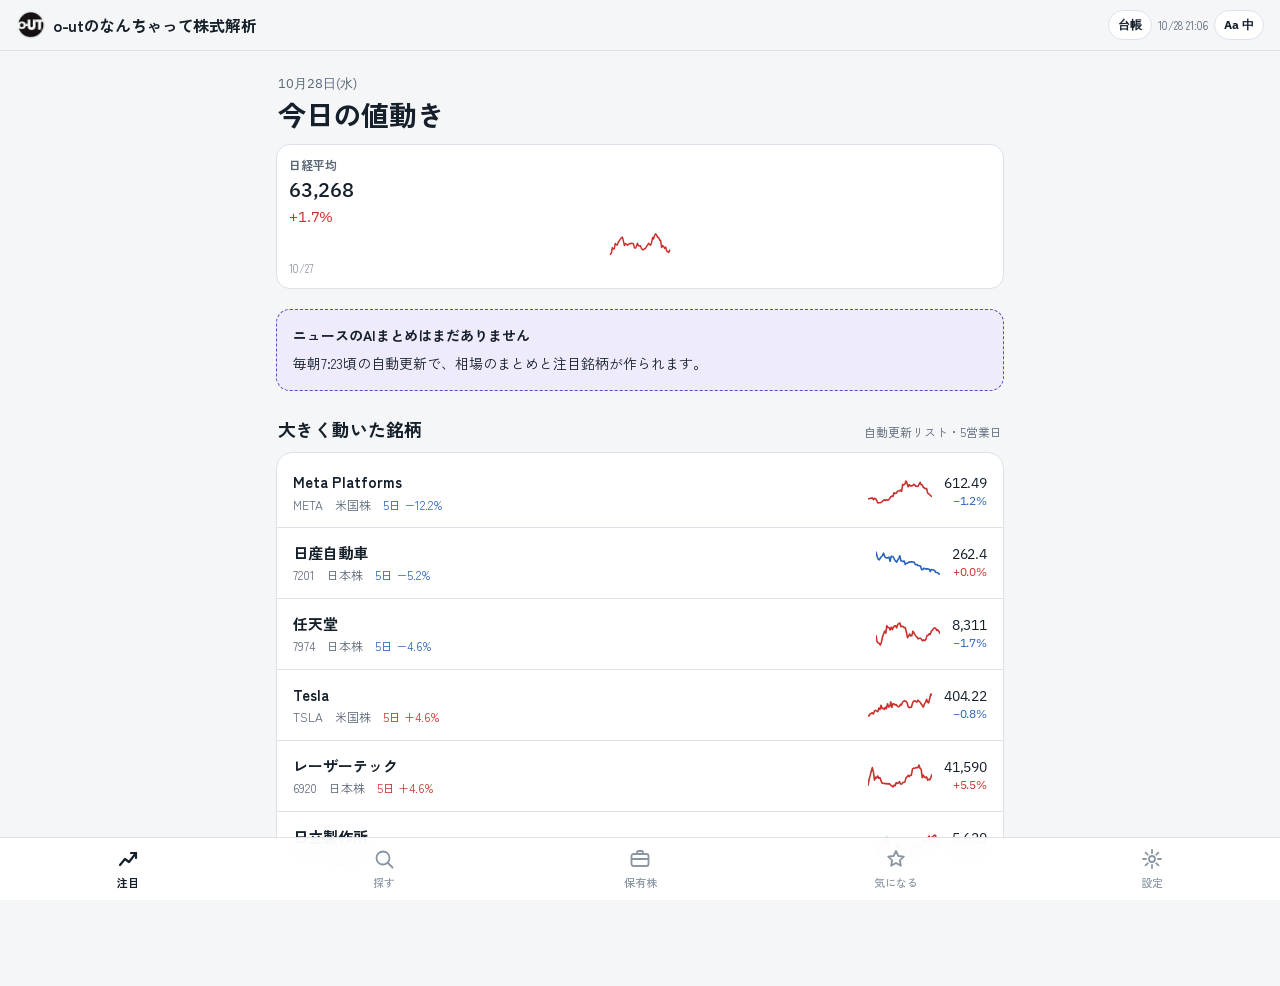
==== commit 6994348b: "投資台帳を ledger/ に追加し、株式解析と保有株を共有 - 台帳（iDeCo・NISA・保有株式）を同じサイトの ledger/ で公開 - 保有株式タブは株式解析の保有株（localStora" ====
--- a/index.html
+++ b/index.html
@@ -21,7 +21,7 @@
 <body>
 <header class="top">
   <div class="brand"><img src="./logo-mark.png" alt="" width="30" height="30"><span>o-utのなんちゃって株式解析</span></div>
-  <div class="top-right"><div class="stamp" id="stamp">読み込み中</div><button class="font-btn" id="fontBtn" data-fontpick="1" aria-label="文字の大きさを変える">Aa 中</button></div>
+  <div class="top-right"><a class="font-btn ledger-link" href="./ledger/" aria-label="投資台帳を開く">台帳</a><div class="stamp" id="stamp">読み込み中</div><button class="font-btn" id="fontBtn" data-fontpick="1" aria-label="文字の大きさを変える">Aa 中</button></div>
 </header>
 
 <main>
--- a/style.css
+++ b/style.css
@@ -254,3 +254,16 @@
 
 .section-head{flex-wrap:wrap;row-gap:2px}
 @media (max-width:370px){.stamp{display:none}}
+
+.pick .rank{display:inline-grid;place-items:center;width:24px;height:24px;border-radius:50%;background:var(--ink);color:var(--paper);font-family:var(--num);font-size:13px;margin-right:8px;vertical-align:1px}
+.pick .feat-name{display:flex;align-items:center;flex-wrap:wrap}
+.spark.wide{width:100%;height:36px;margin:6px 0 0}
+.pick-sub{margin:14px 2px 8px;font-size:15px;color:var(--ink)}
+
+button.chip{cursor:pointer;color:inherit;font-family:inherit;font-size:13px}
+.pick-px{display:flex;flex-direction:column;align-items:flex-end;gap:2px;margin-left:auto;text-align:right;white-space:nowrap}
+.pick-px b{font-size:17px}.pick-px small{font-size:11px;margin-left:2px;font-weight:600}.pick-px span{font-size:12px}
+.pick .biz{margin:8px 0;padding:8px 10px;border-radius:8px;background:color-mix(in srgb,var(--rule) 45%,transparent);font-size:14px;line-height:1.6}
+.pick .biz b{display:block;font-size:12px;color:var(--sub);margin-bottom:2px}
+
+.ledger-link{text-decoration:none;display:inline-flex;align-items:center;color:inherit}
